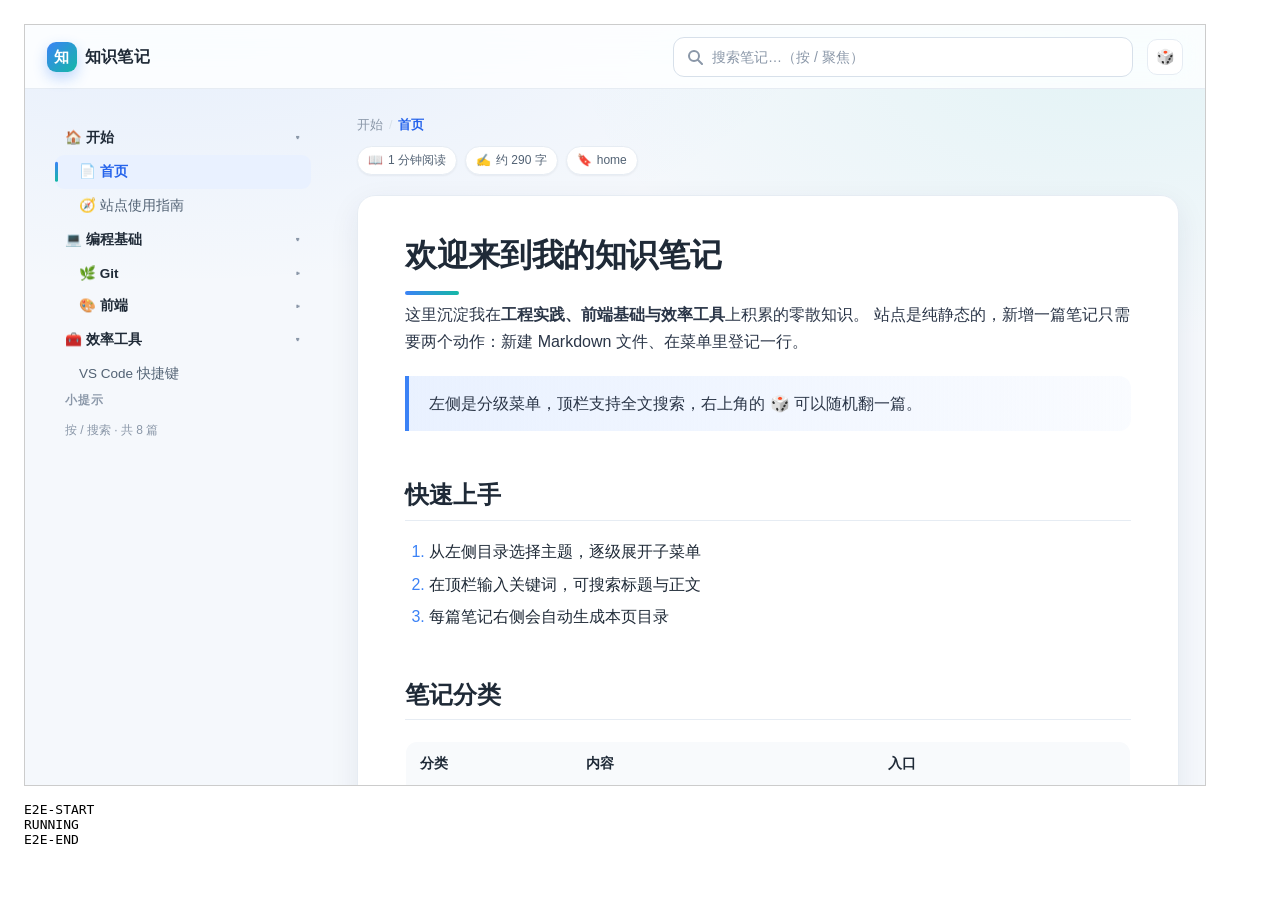
==== tests/e2e.html @ 3b59e36b "feat: 发布个人知识笔记静态站点到 GitHub Pages" ====
<!DOCTYPE html>
<html lang="zh-CN">
<head>
  <meta charset="UTF-8">
  <title>E2E 交互自检</title>
  <style>body{font-family:monospace;padding:16px}iframe{width:1180px;height:760px;border:1px solid #ccc}pre{white-space:pre-wrap}</style>
</head>
<body>
  <iframe id="frame" src="../index.html"></iframe>
  <pre id="out">E2E-START
RUNNING
E2E-END</pre>
  <script>
    (function () {
      var out = document.getElementById('out');
      var lines = [];
      function log(name, cond) { lines.push((cond ? 'PASS' : 'FAIL') + ' :: ' + name); }
      function wait(ms) { return new Promise(function (r) { setTimeout(r, ms); }); }

      async function run() {
        var frame = document.getElementById('frame');
        await new Promise(function (resolve) { frame.addEventListener('load', resolve, { once: true }); });
        await wait(1500);
        var w = frame.contentWindow;
        var d = frame.contentDocument;

        log('左侧菜单已渲染(>=6)', d.querySelectorAll('#navTree .nav-row').length >= 6);
        log('首页内容渲染', d.querySelector('#contentInner').textContent.indexOf('欢迎来到我的知识笔记') !== -1);
        log('面包屑存在', !!d.querySelector('.breadcrumb'));
        log('顶栏品牌标题加载', d.getElementById('brandText').textContent.length > 0);

        w.location.hash = '#/notes/git/git-basics';
        await wait(1500);
        var article = d.querySelector('.article');
        log('路由切换并渲染笔记', !!article && article.textContent.indexOf('工作区') !== -1);
        log('本页目录已生成(>=2)', d.querySelectorAll('#tocList a').length >= 2);
        log('上一篇/下一篇出现', !!d.querySelector('.pager__link'));
        log('当前菜单高亮', !!d.querySelector('.nav-row.active'));

        var input = d.getElementById('searchInput');
        input.value = '分支';
        input.dispatchEvent(new w.Event('input', { bubbles: true }));
        await wait(2000);
        var results = d.getElementById('searchResults');
        log('搜索下拉出现', results.hidden === false);
        log('搜索命中标题', results.textContent.indexOf('分支管理') !== -1);

        var first = results.querySelector('.search-item');
        if (first) { first.click(); }
        await wait(1200);
        log('搜索结果可跳转', d.querySelector('.article').textContent.indexOf('分支') !== -1);
        log('跳转后搜索框清空', input.value === '');

        var tocLink = d.querySelector('#tocList a');
        if (tocLink) { tocLink.click(); }
        await wait(600);
        log('目录点击不破坏哈希路由', w.location.hash.indexOf('#/') === 0);

        d.getElementById('randomBtn').click();
        await wait(1200);
        log('随机一篇可用', !!d.querySelector('.article') && d.querySelector('.article').textContent.length > 20);

        d.getElementById('menuToggle').click();
        await wait(300);
        log('移动端菜单可打开', d.body.classList.contains('nav-open'));

        out.textContent = 'E2E-START\n' + lines.join('\n') + '\nE2E-END';
      }

      run().catch(function (err) {
        out.textContent = 'E2E-START\nFAIL :: 运行异常 ' + err.message + '\nE2E-END';
      });
    })();
  </script>
</body>
</html>
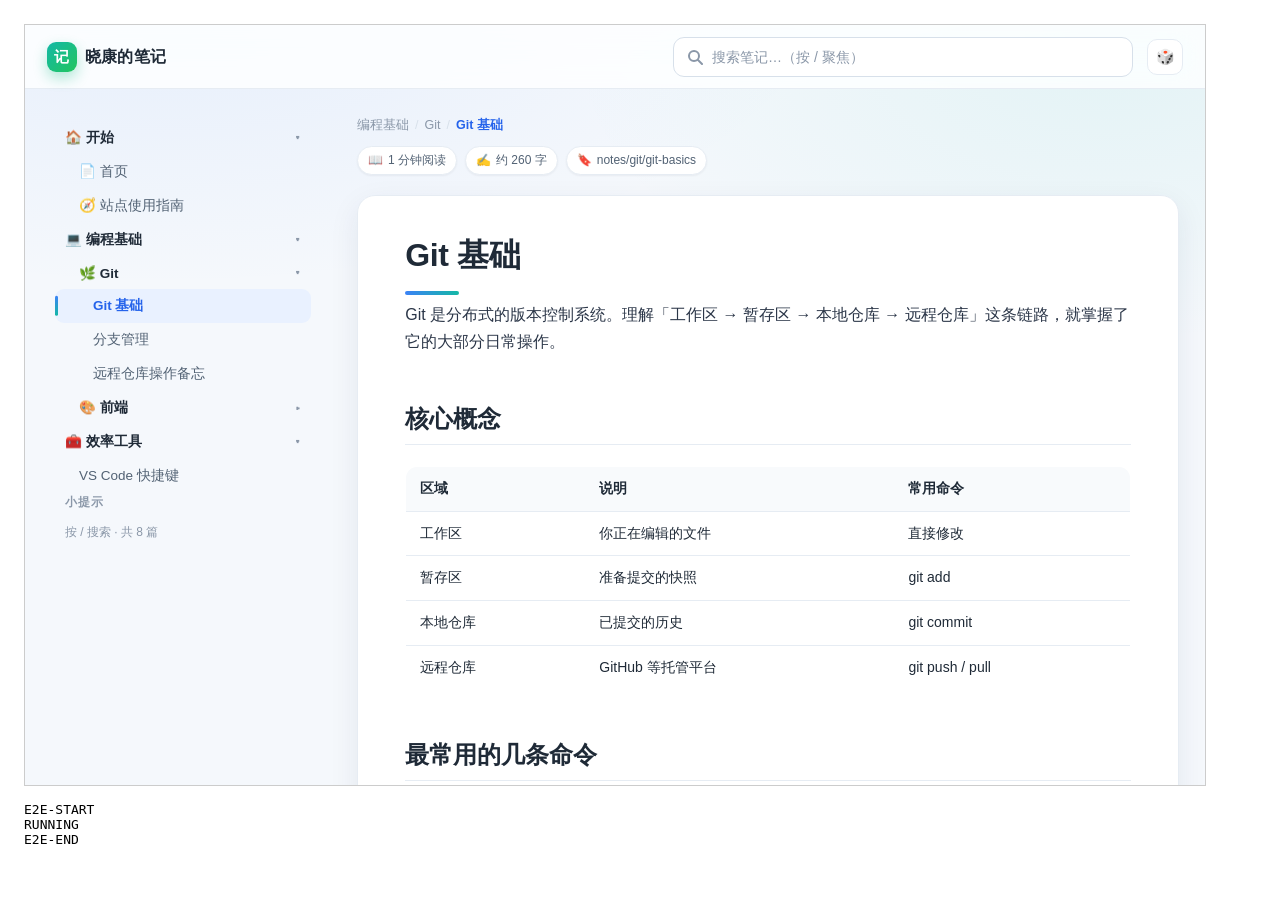
==== commit c39f5627: "style: 站点更名为「晓康的笔记」并更换图标，避免与知乎混淆" ====
--- a/tests/e2e.html
+++ b/tests/e2e.html
@@ -25,7 +25,7 @@
         var d = frame.contentDocument;
 
         log('左侧菜单已渲染(>=6)', d.querySelectorAll('#navTree .nav-row').length >= 6);
-        log('首页内容渲染', d.querySelector('#contentInner').textContent.indexOf('欢迎来到我的知识笔记') !== -1);
+        log('首页内容渲染', d.querySelector('#contentInner').textContent.indexOf('欢迎来到我的笔记库') !== -1);
         log('面包屑存在', !!d.querySelector('.breadcrumb'));
         log('顶栏品牌标题加载', d.getElementById('brandText').textContent.length > 0);
 
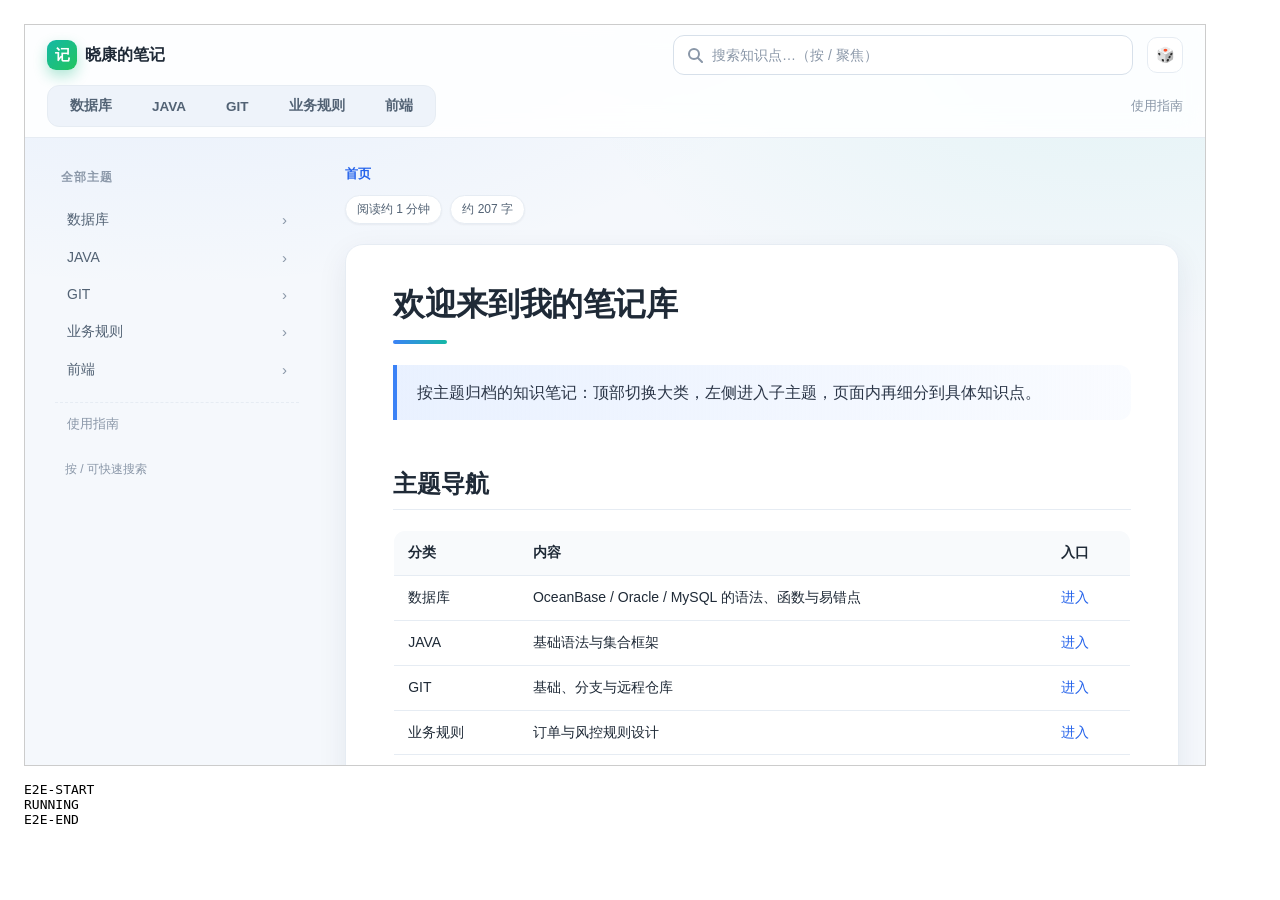
==== commit 2b5a6232: "feat: 顶部分段控件分类 + 左侧三级钻取菜单，去除徽标并新增回到顶部" ====
--- a/tests/e2e.html
+++ b/tests/e2e.html
@@ -3,7 +3,7 @@
 <head>
   <meta charset="UTF-8">
   <title>E2E 交互自检</title>
-  <style>body{font-family:monospace;padding:16px}iframe{width:1180px;height:760px;border:1px solid #ccc}pre{white-space:pre-wrap}</style>
+  <style>body{font-family:monospace;padding:16px}iframe{width:1180px;height:740px;border:1px solid #ccc}pre{white-space:pre-wrap}</style>
 </head>
 <body>
   <iframe id="frame" src="../index.html"></iframe>
@@ -16,49 +16,78 @@
       var lines = [];
       function log(name, cond) { lines.push((cond ? 'PASS' : 'FAIL') + ' :: ' + name); }
       function wait(ms) { return new Promise(function (r) { setTimeout(r, ms); }); }
+      function texts(nodes) { return Array.prototype.map.call(nodes, function (n) { return n.textContent; }).join(','); }
 
       async function run() {
         var frame = document.getElementById('frame');
         await new Promise(function (resolve) { frame.addEventListener('load', resolve, { once: true }); });
-        await wait(1500);
-        var w = frame.contentWindow;
-        var d = frame.contentDocument;
+        await wait(1600);
+        var w = frame.contentWindow, d = frame.contentDocument;
 
-        log('左侧菜单已渲染(>=6)', d.querySelectorAll('#navTree .nav-row').length >= 6);
+        log('顶部分段控件已渲染(>=4)', d.querySelectorAll('#segmented .segment').length >= 4);
         log('首页内容渲染', d.querySelector('#contentInner').textContent.indexOf('欢迎来到我的笔记库') !== -1);
-        log('面包屑存在', !!d.querySelector('.breadcrumb'));
-        log('顶栏品牌标题加载', d.getElementById('brandText').textContent.length > 0);
+        log('首页左侧显示全部主题', d.querySelectorAll('#navTree .side-link').length >= 4);
 
-        w.location.hash = '#/notes/git/git-basics';
-        await wait(1500);
-        var article = d.querySelector('.article');
-        log('路由切换并渲染笔记', !!article && article.textContent.indexOf('工作区') !== -1);
+        var segs = d.querySelectorAll('#segmented .segment');
+        var dbBtn = null;
+        for (var i = 0; i < segs.length; i += 1) { if (segs[i].textContent.indexOf('数据库') !== -1) { dbBtn = segs[i]; } }
+        dbBtn.click();
+        await wait(1200);
+        var lv2 = texts(d.querySelectorAll('#navTree .side-link__text'));
+        log('点击数据库后左侧列出子库', lv2.indexOf('Oracle') !== -1 && lv2.indexOf('MySQL') !== -1);
+
+        var links = d.querySelectorAll('#navTree .side-link');
+        var oracleBtn = null;
+        for (var j = 0; j < links.length; j += 1) { if (links[j].textContent.indexOf('Oracle') !== -1) { oracleBtn = links[j]; } }
+        oracleBtn.click();
+        await wait(1200);
+        var lv3 = texts(d.querySelectorAll('#navTree .side-link__text'));
+        log('进入 Oracle 后左侧变为其知识点菜单', lv3.indexOf('语法') !== -1 && lv3.indexOf('函数') !== -1 && lv3.indexOf('易错点') !== -1);
+        log('出现返回上一级按钮', !!d.querySelector('#navTree .side-back'));
+        log('面包屑包含 Oracle', d.querySelector('.breadcrumb').textContent.indexOf('Oracle') !== -1);
+
+        var subLinks = d.querySelectorAll('#navTree .side-link');
+        var synBtn = null;
+        for (var k = 0; k < subLinks.length; k += 1) { if (subLinks[k].textContent.indexOf('语法') !== -1) { synBtn = subLinks[k]; } }
+        synBtn.click();
+        await wait(1200);
+        log('点击语法加载对应内容', d.querySelector('.article').textContent.indexOf('CREATE') !== -1);
         log('本页目录已生成(>=2)', d.querySelectorAll('#tocList a').length >= 2);
         log('上一篇/下一篇出现', !!d.querySelector('.pager__link'));
-        log('当前菜单高亮', !!d.querySelector('.nav-row.active'));
+        log('页面内有回到顶部按钮', !!d.querySelector('.inline-top'));
+
+        d.documentElement.style.scrollBehavior = 'auto';
+        w.scrollTo(0, 700);
+        w.dispatchEvent(new w.Event('scroll'));
+        await wait(500);
+        log('滚动后浮动回到顶部出现', d.getElementById('backTop').classList.contains('show'));
+        log('阅读进度条随滚动更新', d.getElementById('progressBar').style.width !== '0%' && d.getElementById('progressBar').style.width !== '');
+        var wentTop = false;
+        var origScrollTo = w.scrollTo;
+        w.scrollTo = function () { wentTop = true; return origScrollTo.apply(w, arguments); };
+        d.getElementById('backTop').click();
+        await wait(300);
+        log('点击浮动按钮触发回到顶部', wentTop);
+        w.scrollTo = origScrollTo;
+        w.scrollTo(0, 0);
+        w.dispatchEvent(new w.Event('scroll'));
+        await wait(300);
+
+        d.querySelector('#navTree .side-back').click();
+        await wait(1000);
+        log('返回按钮回到数据库概览', d.querySelector('#contentInner').textContent.indexOf('OceanBase') !== -1);
 
         var input = d.getElementById('searchInput');
-        input.value = '分支';
+        input.value = '易错点';
         input.dispatchEvent(new w.Event('input', { bubbles: true }));
-        await wait(2000);
+        await wait(2200);
         var results = d.getElementById('searchResults');
         log('搜索下拉出现', results.hidden === false);
-        log('搜索命中标题', results.textContent.indexOf('分支管理') !== -1);
+        log('搜索命中易错点', results.textContent.indexOf('易错点') !== -1);
+        d.body.click();
+        await wait(200);
 
-        var first = results.querySelector('.search-item');
-        if (first) { first.click(); }
-        await wait(1200);
-        log('搜索结果可跳转', d.querySelector('.article').textContent.indexOf('分支') !== -1);
-        log('跳转后搜索框清空', input.value === '');
-
-        var tocLink = d.querySelector('#tocList a');
-        if (tocLink) { tocLink.click(); }
-        await wait(600);
-        log('目录点击不破坏哈希路由', w.location.hash.indexOf('#/') === 0);
-
-        d.getElementById('randomBtn').click();
-        await wait(1200);
-        log('随机一篇可用', !!d.querySelector('.article') && d.querySelector('.article').textContent.length > 20);
+        log('菜单无徽标类名', d.querySelectorAll('.nav-badge').length === 0);
 
         d.getElementById('menuToggle').click();
         await wait(300);
